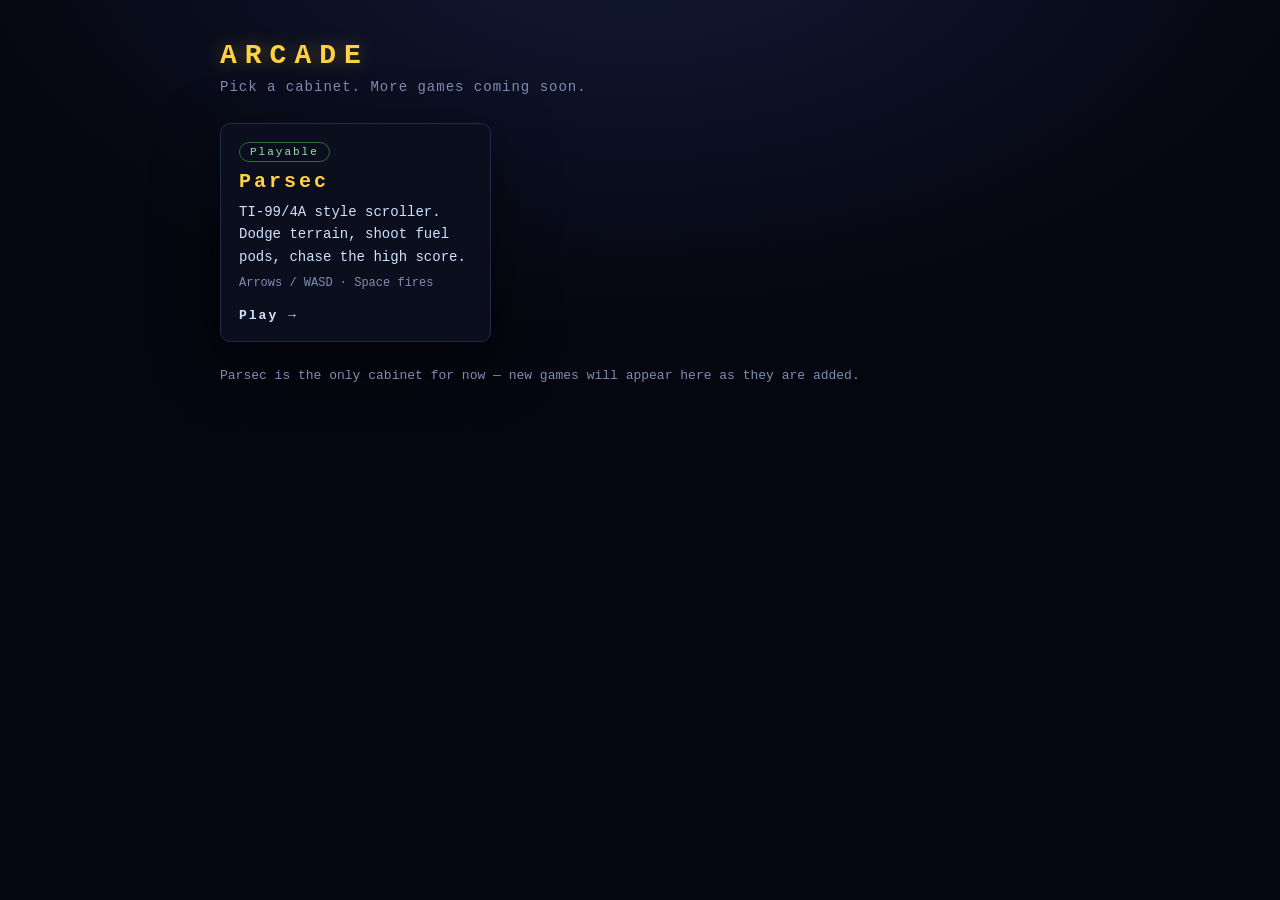
==== index.html @ 8e72f65d "parsec" ====
<!DOCTYPE html>
<html lang="en">
<head>
<meta charset="utf-8">
<meta name="viewport" content="width=device-width, initial-scale=1">
<title>Arcade — Home</title>
<link rel="stylesheet" href="home.css">
</head>
<body>
<main class="wrap">
  <header class="masthead">
    <h1>ARCADE</h1>
    <p class="tagline">Pick a cabinet. More games coming soon.</p>
  </header>

  <section class="grid" id="games" aria-label="Games"></section>

  <p class="hint" id="hint" hidden></p>
</main>
<script>
// To add a game: copy one entry below. `href` points at the game's folder or page.
const GAMES = [
  {
    title: "Parsec",
    href: "parsec-game/",
    blurb: "TI-99/4A style scroller. Dodge terrain, shoot fuel pods, chase the high score.",
    controls: "Arrows / WASD · Space fires",
    badge: "Playable"
  }
  // { title: "Next game", href: "next-game/", blurb: "...", controls: "...", badge: "Playable" },
];

const grid = document.getElementById("games");
const hint = document.getElementById("hint");

GAMES.forEach((g) => {
  const card = document.createElement("a");
  card.className = "card";
  card.href = g.href;

  const badge = document.createElement("span");
  badge.className = "badge";
  badge.textContent = g.badge || "Playable";

  const title = document.createElement("h2");
  title.textContent = g.title;

  const blurb = document.createElement("p");
  blurb.className = "blurb";
  blurb.textContent = g.blurb;

  const meta = document.createElement("p");
  meta.className = "meta";
  meta.textContent = g.controls || "";

  const play = document.createElement("span");
  play.className = "play";
  play.textContent = "Play →";

  card.append(badge, title, blurb, meta, play);
  grid.appendChild(card);
});

if (GAMES.length <= 1) {
  hint.hidden = false;
  hint.textContent = "Parsec is the only cabinet for now — new games will appear here as they are added.";
}
</script>
</body>
</html>
---- home.css ----
:root {
  --bg: #05060f;
  --panel: #0b0e1d;
  --edge: #232a4d;
  --ink: #cfe3ff;
  --dim: #7f8db3;
  --accent: #ffd23f;
}
* { box-sizing: border-box; }
html, body { margin: 0; padding: 0; }
body {
  background: radial-gradient(1200px 700px at 50% -10%, #141a38 0%, var(--bg) 60%) fixed;
  color: var(--ink);
  font-family: "Courier New", ui-monospace, monospace;
  min-height: 100vh;
  min-height: 100dvh;
  display: flex;
  justify-content: center;
}
.wrap {
  width: min(880px, 100%);
  padding: 40px 20px 48px;
}
.masthead h1 {
  font-size: 28px;
  letter-spacing: 8px;
  margin: 0;
  color: var(--accent);
  text-shadow: 0 0 18px rgba(255, 210, 63, 0.35);
}
.tagline {
  color: var(--dim);
  font-size: 14px;
  letter-spacing: 1px;
  margin: 8px 0 28px;
}
.grid {
  display: grid;
  grid-template-columns: repeat(auto-fill, minmax(240px, 1fr));
  gap: 14px;
}
.card {
  display: flex;
  flex-direction: column;
  gap: 8px;
  background: var(--panel);
  border: 1px solid var(--edge);
  border-radius: 10px;
  padding: 18px;
  color: inherit;
  text-decoration: none;
  box-shadow: 0 18px 60px rgba(0, 0, 0, 0.55);
}
.card:hover { border-color: var(--accent); }
.card h2 {
  margin: 0;
  font-size: 20px;
  letter-spacing: 3px;
  color: var(--accent);
}
.blurb { margin: 0; font-size: 14px; line-height: 1.6; color: var(--ink); }
.meta { margin: 0; font-size: 12px; color: var(--dim); }
.badge {
  align-self: flex-start;
  font-size: 11px;
  letter-spacing: 2px;
  border: 1px solid #2f6b3a;
  color: #9be3a8;
  border-radius: 20px;
  padding: 3px 10px;
}
.play { margin-top: auto; padding-top: 10px; font-weight: 700; letter-spacing: 2px; font-size: 13px; }
.hint { color: var(--dim); font-size: 13px; line-height: 1.6; margin-top: 24px; }
@media (max-width: 520px) {
  .wrap { padding: 28px 14px 36px; }
}
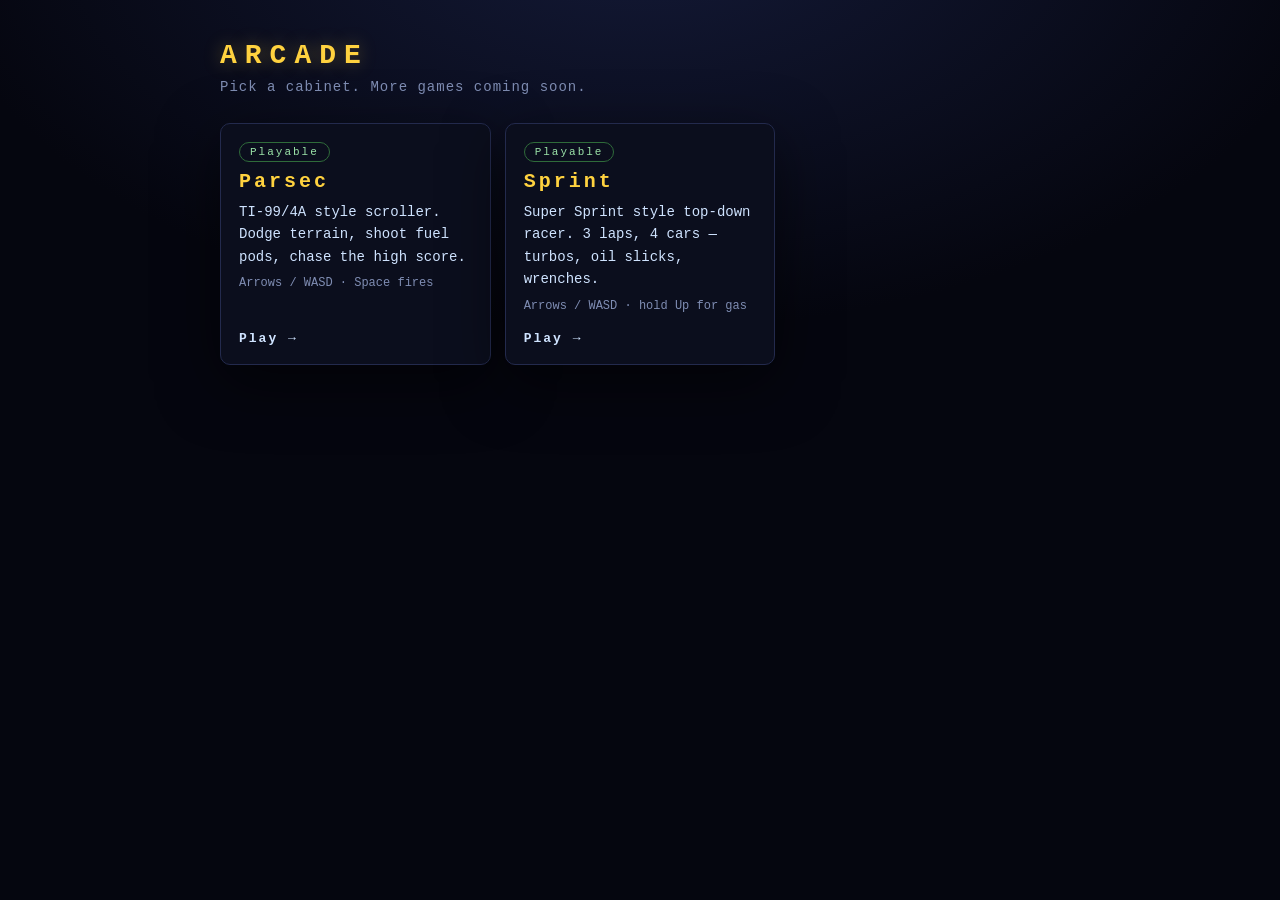
==== commit 6e2ad093: "super sprint" ====
--- a/index.html
+++ b/index.html
@@ -25,6 +25,13 @@
     href: "parsec-game/",
     blurb: "TI-99/4A style scroller. Dodge terrain, shoot fuel pods, chase the high score.",
     controls: "Arrows / WASD · Space fires",
+    badge: "Playable"
+  },
+  {
+    title: "Sprint",
+    href: "sprint-game/",
+    blurb: "Super Sprint style top-down racer. 3 laps, 4 cars — turbos, oil slicks, wrenches.",
+    controls: "Arrows / WASD · hold Up for gas",
     badge: "Playable"
   }
   // { title: "Next game", href: "next-game/", blurb: "...", controls: "...", badge: "Playable" },
